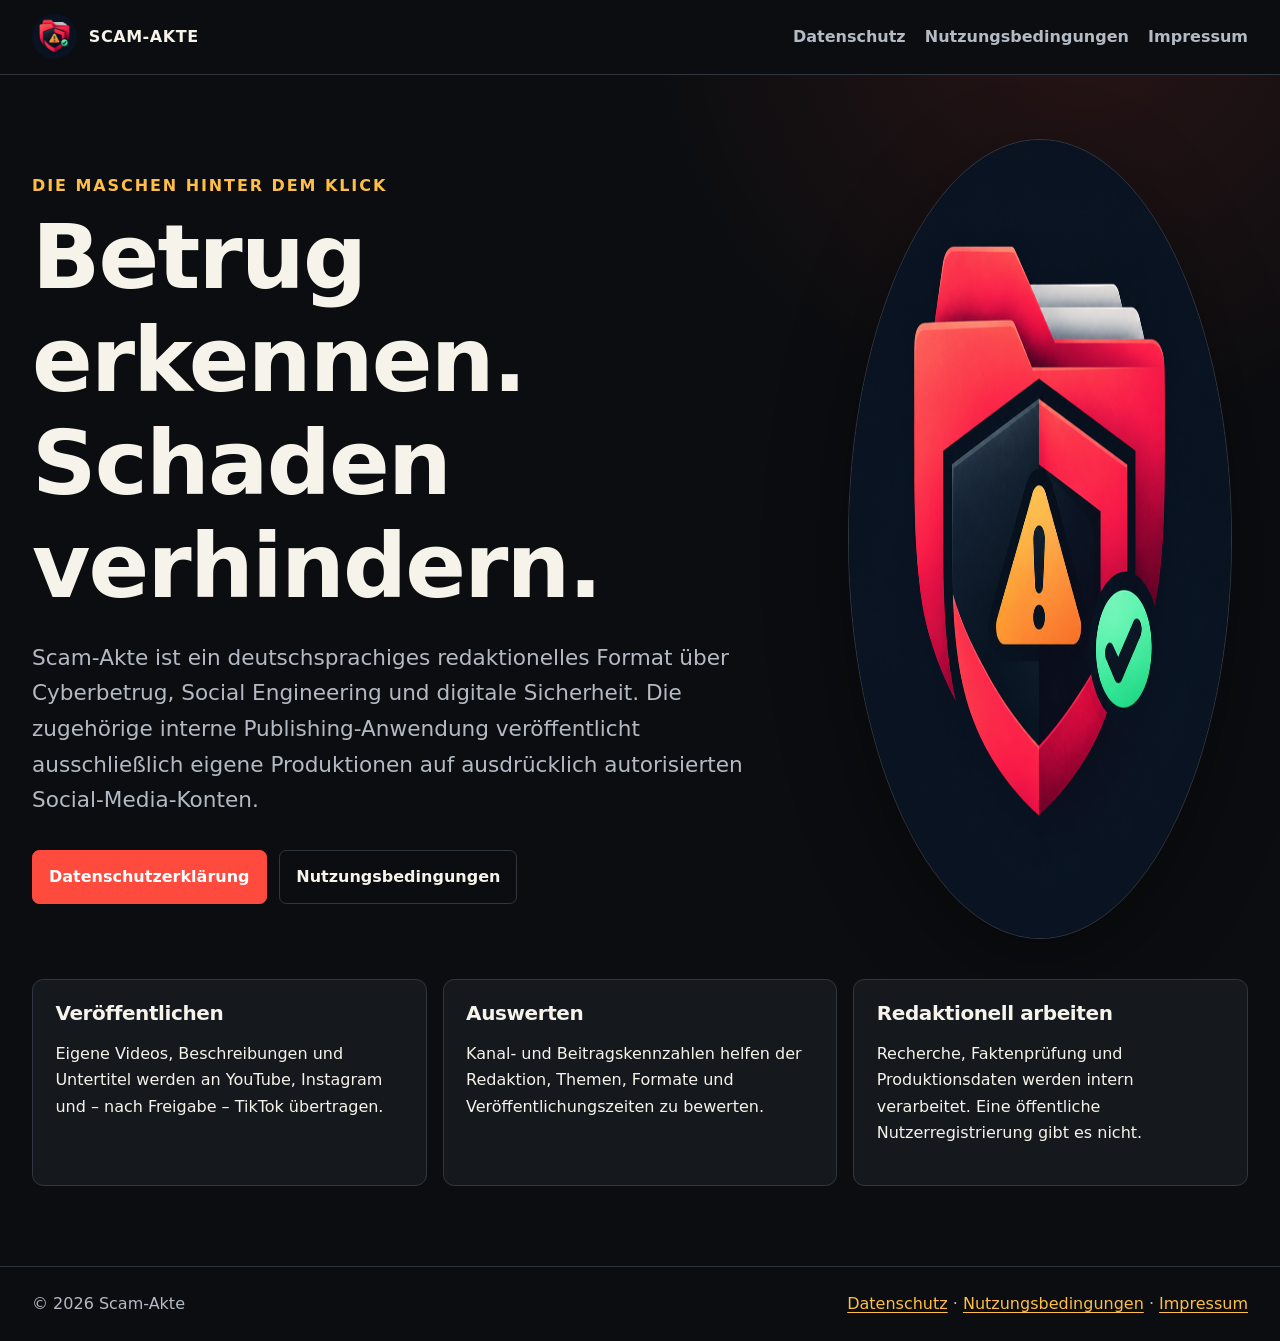
==== docs/index.html @ a6bd8b38 "Add Scam-Akte legal and publishing site" ====
<!doctype html>
<html lang="de">
<head>
  <meta charset="utf-8">
  <meta name="viewport" content="width=device-width, initial-scale=1">
  <meta name="description" content="Scam-Akte erklärt digitale Betrugsmaschen und betreibt eine interne Anwendung zur Veröffentlichung eigener Inhalte auf YouTube, Instagram und TikTok.">
  <title>Scam-Akte – Die Maschen hinter dem Klick</title>
  <link rel="icon" href="assets/scam-akte-avatar.png">
  <link rel="stylesheet" href="assets/style.css">
</head>
<body>
<a class="skip-link" href="#inhalt">Zum Inhalt</a>
<header class="site-header"><nav class="nav" aria-label="Hauptnavigation"><a class="brand" href="index.html" aria-current="page"><img src="assets/scam-akte-avatar.png" alt=""><span>SCAM-AKTE</span></a><div class="nav-links"><a href="datenschutz.html">Datenschutz</a><a href="nutzungsbedingungen.html">Nutzungsbedingungen</a><a href="impressum.html">Impressum</a></div></nav></header>
<main id="inhalt">
  <section class="hero"><div><p class="eyebrow">Die Maschen hinter dem Klick</p><h1>Betrug erkennen. Schaden verhindern.</h1><p class="lead">Scam-Akte ist ein deutschsprachiges redaktionelles Format über Cyberbetrug, Social Engineering und digitale Sicherheit. Die zugehörige interne Publishing-Anwendung veröffentlicht ausschließlich eigene Produktionen auf ausdrücklich autorisierten Social-Media-Konten.</p><div class="actions"><a class="button" href="datenschutz.html">Datenschutzerklärung</a><a class="button secondary" href="nutzungsbedingungen.html">Nutzungsbedingungen</a></div></div><img class="hero-logo" src="assets/scam-akte-avatar.png" width="800" height="800" alt="Scam-Akte-Logo"></section>
  <section class="grid" aria-label="Funktionen der Anwendung"><article class="card"><h2>Veröffentlichen</h2><p>Eigene Videos, Beschreibungen und Untertitel werden an YouTube, Instagram und – nach Freigabe – TikTok übertragen.</p></article><article class="card"><h2>Auswerten</h2><p>Kanal- und Beitragskennzahlen helfen der Redaktion, Themen, Formate und Veröffentlichungszeiten zu bewerten.</p></article><article class="card"><h2>Redaktionell arbeiten</h2><p>Recherche, Faktenprüfung und Produktionsdaten werden intern verarbeitet. Eine öffentliche Nutzerregistrierung gibt es nicht.</p></article></section>
</main>
<footer class="site-footer"><div class="footer-inner"><p>© 2026 Scam-Akte</p><p><a href="datenschutz.html">Datenschutz</a> · <a href="nutzungsbedingungen.html">Nutzungsbedingungen</a> · <a href="impressum.html">Impressum</a></p></div></footer>
</body>
</html>
---- docs/assets/style.css ----
:root {
  color-scheme: dark;
  --bg: #0b0d10;
  --panel: #15191e;
  --panel-2: #20262d;
  --text: #f6f3ea;
  --muted: #b4bac4;
  --accent: #ff4b3e;
  --accent-2: #ffbe45;
  --line: #303740;
  --max: 76rem;
}

* { box-sizing: border-box; }
html { scroll-behavior: smooth; }
body {
  margin: 0;
  min-height: 100vh;
  color: var(--text);
  background: radial-gradient(circle at 85% 0%, rgba(255, 75, 62, .12), transparent 28rem), var(--bg);
  font-family: Inter, ui-sans-serif, system-ui, -apple-system, BlinkMacSystemFont, "Segoe UI", sans-serif;
  line-height: 1.65;
}
a { color: var(--accent-2); text-underline-offset: .18em; }
a:hover { color: #ffd487; }
img { display: block; max-width: 100%; }
.skip-link { position: absolute; left: -9999px; top: 1rem; z-index: 20; padding: .75rem 1rem; color: #111; background: var(--accent-2); font-weight: 800; }
.skip-link:focus { left: 1rem; }
.site-header { border-bottom: 1px solid var(--line); background: rgba(11, 13, 16, .94); }
.nav { width: min(calc(100% - 2rem), var(--max)); margin: 0 auto; display: flex; align-items: center; justify-content: space-between; gap: 1.5rem; padding: .9rem 0; }
.brand { display: inline-flex; align-items: center; gap: .75rem; color: var(--text); text-decoration: none; font-weight: 900; letter-spacing: .035em; }
.brand img { width: 2.8rem; height: 2.8rem; border-radius: 50%; }
.nav-links { display: flex; flex-wrap: wrap; gap: .8rem 1.2rem; }
.nav-links a { color: var(--muted); text-decoration: none; font-weight: 650; }
.nav-links a[aria-current="page"], .nav-links a:hover { color: var(--accent-2); }
main { width: min(calc(100% - 2rem), var(--max)); margin: 0 auto; padding: 4rem 0 5rem; }
.hero { display: grid; grid-template-columns: minmax(0, 1fr) minmax(15rem, 25rem); gap: clamp(2rem, 6vw, 6rem); align-items: center; min-height: 60vh; }
.hero-logo { width: min(100%, 24rem); border-radius: 50%; border: 1px solid var(--line); box-shadow: 0 1.5rem 5rem rgba(0, 0, 0, .38); }
.eyebrow { margin: 0 0 .4rem; color: var(--accent-2); font-weight: 900; letter-spacing: .12em; text-transform: uppercase; }
h1, h2, h3 { line-height: 1.15; letter-spacing: -.02em; }
h1 { max-width: 17ch; margin: .2rem 0 1rem; font-size: clamp(2.5rem, 7vw, 5.7rem); }
h2 { margin: 2.7rem 0 .7rem; font-size: clamp(1.45rem, 3vw, 2rem); }
h3 { margin-top: 1.8rem; }
p, li { max-width: 78ch; }
.lead { color: var(--muted); font-size: clamp(1.1rem, 2.3vw, 1.35rem); }
.actions { display: flex; flex-wrap: wrap; gap: .8rem; margin-top: 2rem; }
.button { display: inline-flex; padding: .8rem 1rem; border: 1px solid var(--accent); border-radius: .45rem; color: #fff; background: var(--accent); text-decoration: none; font-weight: 850; }
.button.secondary { color: var(--text); background: transparent; border-color: var(--line); }
.grid { display: grid; grid-template-columns: repeat(3, 1fr); gap: 1rem; margin-top: 2.5rem; }
.card { padding: 1.4rem; border: 1px solid var(--line); border-radius: .7rem; background: var(--panel); }
.card h2 { margin-top: 0; font-size: 1.25rem; }
.legal { max-width: 60rem; }
.meta { color: var(--muted); }
.notice { margin: 1.5rem 0 2rem; padding: 1rem 1.2rem; border-left: .35rem solid var(--accent); background: rgba(255, 75, 62, .09); }
.notice strong { color: #ffaaa3; }
code { padding: .15em .35em; border-radius: .3em; background: var(--panel-2); }
.site-footer { border-top: 1px solid var(--line); color: var(--muted); }
.footer-inner { width: min(calc(100% - 2rem), var(--max)); margin: 0 auto; display: flex; justify-content: space-between; gap: 1rem; padding: 1.5rem 0; }
.footer-inner p { margin: 0; }
@media (max-width: 760px) {
  .nav, .footer-inner { align-items: flex-start; flex-direction: column; }
  .hero { grid-template-columns: 1fr; padding-top: 1rem; }
  .hero-logo { width: min(18rem, 80vw); order: -1; }
  .grid { grid-template-columns: 1fr; }
  main { padding-top: 2.5rem; }
}
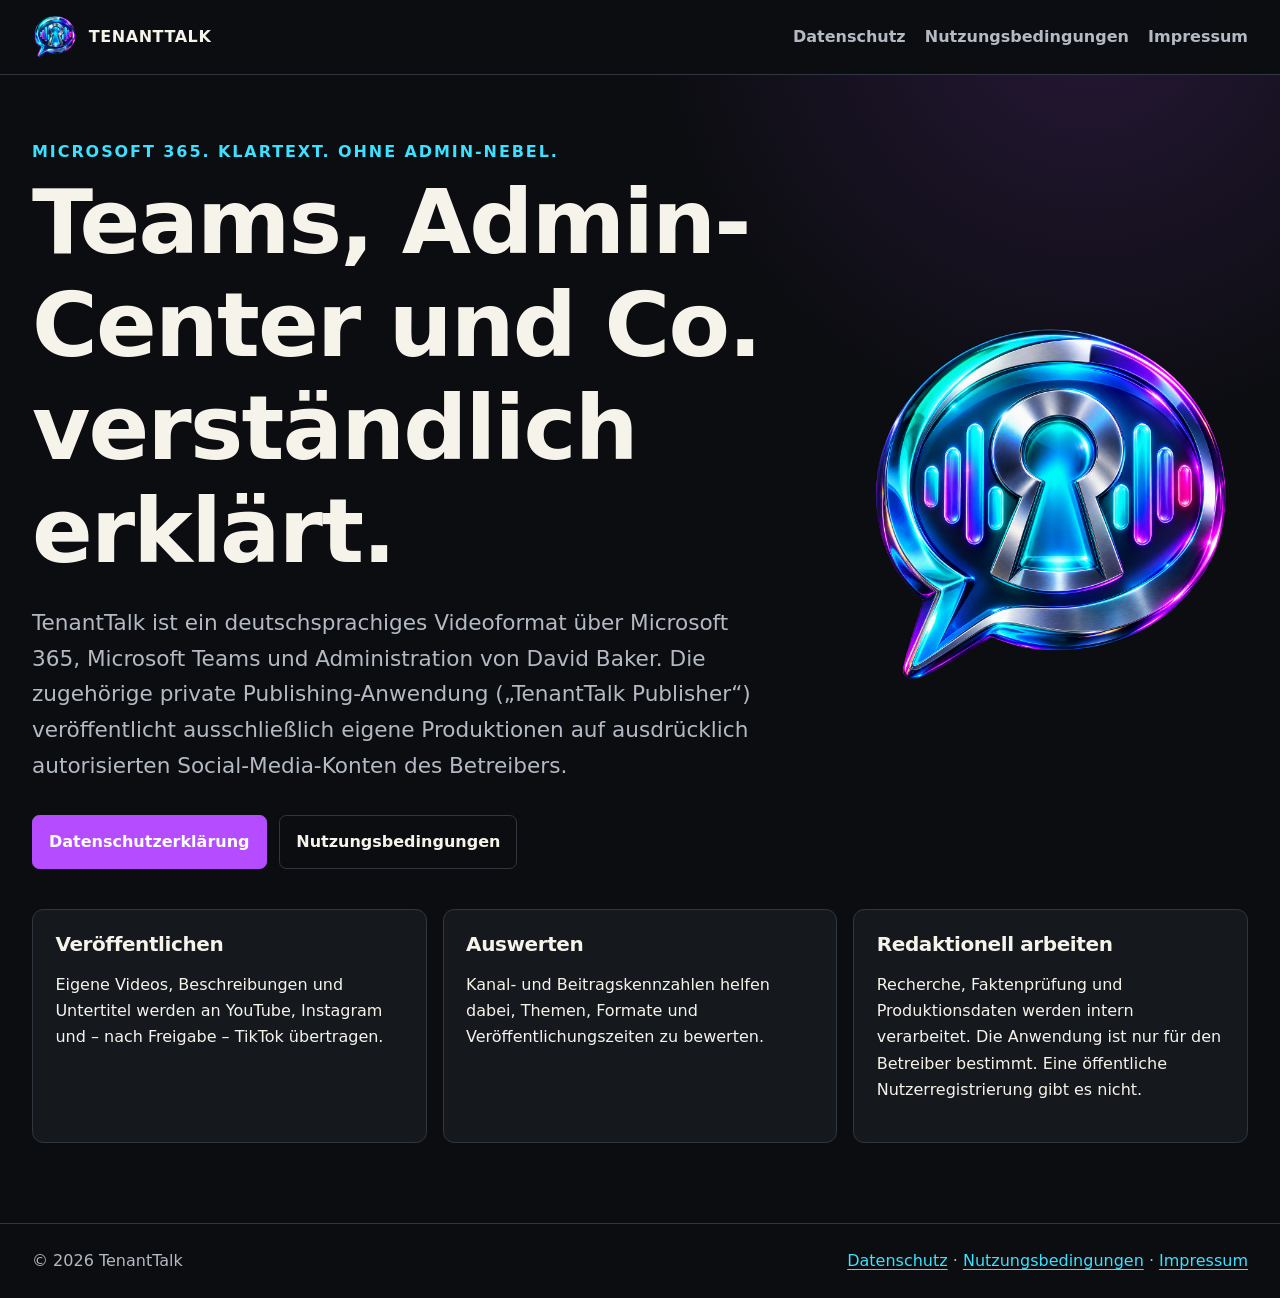
==== commit 6470aa7d: "Seite von Scam-Akte auf TenantTalk umgestellt (Datenschutz, Nutzungsbedingungen, Impressum, Logo)" ====
--- a/docs/index.html
+++ b/docs/index.html
@@ -3,18 +3,18 @@
 <head>
   <meta charset="utf-8">
   <meta name="viewport" content="width=device-width, initial-scale=1">
-  <meta name="description" content="Scam-Akte erklärt digitale Betrugsmaschen und betreibt eine interne Anwendung zur Veröffentlichung eigener Inhalte auf YouTube, Instagram und TikTok.">
-  <title>Scam-Akte – Die Maschen hinter dem Klick</title>
-  <link rel="icon" href="assets/scam-akte-avatar.png">
+  <meta name="description" content="TenantTalk erklärt Microsoft 365 verständlich auf Deutsch und betreibt eine private Anwendung zur Veröffentlichung und Auswertung eigener Inhalte auf YouTube, Instagram und TikTok.">
+  <title>TenantTalk – Microsoft 365. Klartext. Ohne Admin-Nebel.</title>
+  <link rel="icon" href="assets/tenanttalk-emblem.png">
   <link rel="stylesheet" href="assets/style.css">
 </head>
 <body>
 <a class="skip-link" href="#inhalt">Zum Inhalt</a>
-<header class="site-header"><nav class="nav" aria-label="Hauptnavigation"><a class="brand" href="index.html" aria-current="page"><img src="assets/scam-akte-avatar.png" alt=""><span>SCAM-AKTE</span></a><div class="nav-links"><a href="datenschutz.html">Datenschutz</a><a href="nutzungsbedingungen.html">Nutzungsbedingungen</a><a href="impressum.html">Impressum</a></div></nav></header>
+<header class="site-header"><nav class="nav" aria-label="Hauptnavigation"><a class="brand" href="index.html" aria-current="page"><img src="assets/tenanttalk-emblem.png" alt=""><span>TENANTTALK</span></a><div class="nav-links"><a href="datenschutz.html">Datenschutz</a><a href="nutzungsbedingungen.html">Nutzungsbedingungen</a><a href="impressum.html">Impressum</a></div></nav></header>
 <main id="inhalt">
-  <section class="hero"><div><p class="eyebrow">Die Maschen hinter dem Klick</p><h1>Betrug erkennen. Schaden verhindern.</h1><p class="lead">Scam-Akte ist ein deutschsprachiges redaktionelles Format über Cyberbetrug, Social Engineering und digitale Sicherheit. Die zugehörige interne Publishing-Anwendung veröffentlicht ausschließlich eigene Produktionen auf ausdrücklich autorisierten Social-Media-Konten.</p><div class="actions"><a class="button" href="datenschutz.html">Datenschutzerklärung</a><a class="button secondary" href="nutzungsbedingungen.html">Nutzungsbedingungen</a></div></div><img class="hero-logo" src="assets/scam-akte-avatar.png" width="800" height="800" alt="Scam-Akte-Logo"></section>
-  <section class="grid" aria-label="Funktionen der Anwendung"><article class="card"><h2>Veröffentlichen</h2><p>Eigene Videos, Beschreibungen und Untertitel werden an YouTube, Instagram und – nach Freigabe – TikTok übertragen.</p></article><article class="card"><h2>Auswerten</h2><p>Kanal- und Beitragskennzahlen helfen der Redaktion, Themen, Formate und Veröffentlichungszeiten zu bewerten.</p></article><article class="card"><h2>Redaktionell arbeiten</h2><p>Recherche, Faktenprüfung und Produktionsdaten werden intern verarbeitet. Eine öffentliche Nutzerregistrierung gibt es nicht.</p></article></section>
+  <section class="hero"><div><p class="eyebrow">Microsoft 365. Klartext. Ohne Admin-Nebel.</p><h1>Teams, Admin-Center und Co. verständlich erklärt.</h1><p class="lead">TenantTalk ist ein deutschsprachiges Videoformat über Microsoft 365, Microsoft Teams und Administration von David Baker. Die zugehörige private Publishing-Anwendung („TenantTalk Publisher“) veröffentlicht ausschließlich eigene Produktionen auf ausdrücklich autorisierten Social-Media-Konten des Betreibers.</p><div class="actions"><a class="button" href="datenschutz.html">Datenschutzerklärung</a><a class="button secondary" href="nutzungsbedingungen.html">Nutzungsbedingungen</a></div></div><img class="hero-logo" src="assets/tenanttalk-emblem.png" width="800" height="800" alt="TenantTalk-Logo"></section>
+  <section class="grid" aria-label="Funktionen der Anwendung"><article class="card"><h2>Veröffentlichen</h2><p>Eigene Videos, Beschreibungen und Untertitel werden an YouTube, Instagram und – nach Freigabe – TikTok übertragen.</p></article><article class="card"><h2>Auswerten</h2><p>Kanal- und Beitragskennzahlen helfen dabei, Themen, Formate und Veröffentlichungszeiten zu bewerten.</p></article><article class="card"><h2>Redaktionell arbeiten</h2><p>Recherche, Faktenprüfung und Produktionsdaten werden intern verarbeitet. Die Anwendung ist nur für den Betreiber bestimmt. Eine öffentliche Nutzerregistrierung gibt es nicht.</p></article></section>
 </main>
-<footer class="site-footer"><div class="footer-inner"><p>© 2026 Scam-Akte</p><p><a href="datenschutz.html">Datenschutz</a> · <a href="nutzungsbedingungen.html">Nutzungsbedingungen</a> · <a href="impressum.html">Impressum</a></p></div></footer>
+<footer class="site-footer"><div class="footer-inner"><p>© 2026 TenantTalk</p><p><a href="datenschutz.html">Datenschutz</a> · <a href="nutzungsbedingungen.html">Nutzungsbedingungen</a> · <a href="impressum.html">Impressum</a></p></div></footer>
 </body>
 </html>
--- a/docs/assets/style.css
+++ b/docs/assets/style.css
@@ -5,8 +5,8 @@
   --panel-2: #20262d;
   --text: #f6f3ea;
   --muted: #b4bac4;
-  --accent: #ff4b3e;
-  --accent-2: #ffbe45;
+  --accent: #b64cff;
+  --accent-2: #3de0ff;
   --line: #303740;
   --max: 76rem;
 }
@@ -17,25 +17,25 @@
   margin: 0;
   min-height: 100vh;
   color: var(--text);
-  background: radial-gradient(circle at 85% 0%, rgba(255, 75, 62, .12), transparent 28rem), var(--bg);
+  background: radial-gradient(circle at 85% 0%, rgba(182, 76, 255, .16), transparent 28rem), var(--bg);
   font-family: Inter, ui-sans-serif, system-ui, -apple-system, BlinkMacSystemFont, "Segoe UI", sans-serif;
   line-height: 1.65;
 }
 a { color: var(--accent-2); text-underline-offset: .18em; }
-a:hover { color: #ffd487; }
+a:hover { color: #9bf0ff; }
 img { display: block; max-width: 100%; }
 .skip-link { position: absolute; left: -9999px; top: 1rem; z-index: 20; padding: .75rem 1rem; color: #111; background: var(--accent-2); font-weight: 800; }
 .skip-link:focus { left: 1rem; }
 .site-header { border-bottom: 1px solid var(--line); background: rgba(11, 13, 16, .94); }
 .nav { width: min(calc(100% - 2rem), var(--max)); margin: 0 auto; display: flex; align-items: center; justify-content: space-between; gap: 1.5rem; padding: .9rem 0; }
 .brand { display: inline-flex; align-items: center; gap: .75rem; color: var(--text); text-decoration: none; font-weight: 900; letter-spacing: .035em; }
-.brand img { width: 2.8rem; height: 2.8rem; border-radius: 50%; }
+.brand img { width: 2.8rem; height: 2.8rem; flex-shrink: 0; object-fit: contain; }
 .nav-links { display: flex; flex-wrap: wrap; gap: .8rem 1.2rem; }
 .nav-links a { color: var(--muted); text-decoration: none; font-weight: 650; }
 .nav-links a[aria-current="page"], .nav-links a:hover { color: var(--accent-2); }
 main { width: min(calc(100% - 2rem), var(--max)); margin: 0 auto; padding: 4rem 0 5rem; }
 .hero { display: grid; grid-template-columns: minmax(0, 1fr) minmax(15rem, 25rem); gap: clamp(2rem, 6vw, 6rem); align-items: center; min-height: 60vh; }
-.hero-logo { width: min(100%, 24rem); border-radius: 50%; border: 1px solid var(--line); box-shadow: 0 1.5rem 5rem rgba(0, 0, 0, .38); }
+.hero-logo { width: min(100%, 24rem); height: auto; aspect-ratio: 1 / 1; object-fit: contain; justify-self: center; }
 .eyebrow { margin: 0 0 .4rem; color: var(--accent-2); font-weight: 900; letter-spacing: .12em; text-transform: uppercase; }
 h1, h2, h3 { line-height: 1.15; letter-spacing: -.02em; }
 h1 { max-width: 17ch; margin: .2rem 0 1rem; font-size: clamp(2.5rem, 7vw, 5.7rem); }
